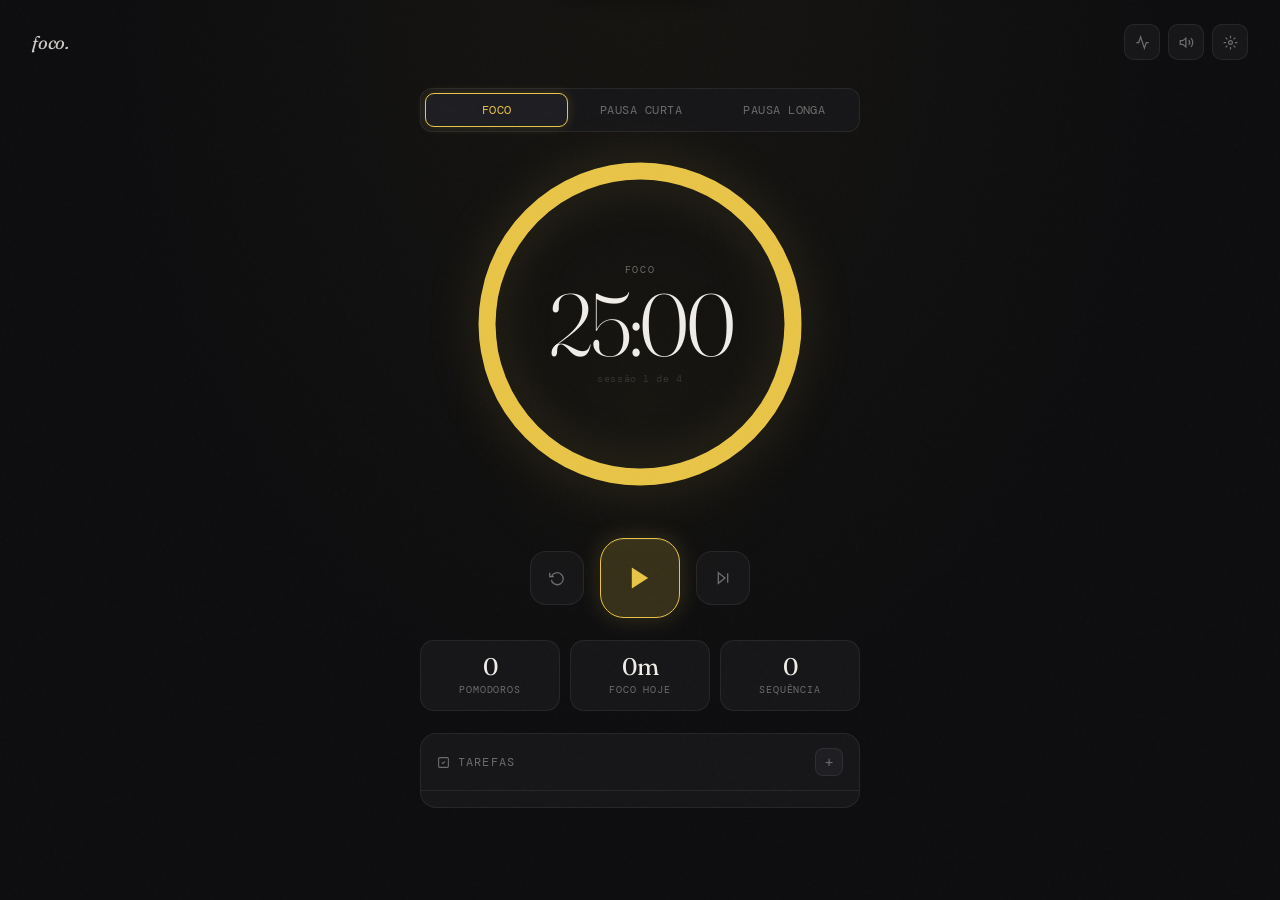
==== Pomodoro/index.html @ f36abf31 "foco-pomodoro-timer Responsive Pomodoro Timer built with vanilla HTML, CSS & JS. No frameworks, no d" ====
<!DOCTYPE html>
<html lang="pt-BR">
<head>
  <meta charset="UTF-8">
  <meta name="viewport" content="width=device-width, initial-scale=1.0, maximum-scale=1.0, user-scalable=no">
  <title>Foco — Pomodoro Timer</title>
  <link rel="preconnect" href="https://fonts.googleapis.com">
  <link href="https://fonts.googleapis.com/css2?family=DM+Mono:wght@300;400;500&family=Fraunces:ital,opsz,wght@0,9..144,100;0,9..144,400;0,9..144,700;1,9..144,300&display=swap" rel="stylesheet">
  <link rel="stylesheet" href="css/base.css">
  <link rel="stylesheet" href="css/components.css">
  <link rel="stylesheet" href="css/modals.css">
  <link rel="stylesheet" href="css/responsive.css">
</head>
<body>

  <div class="ambient" id="ambient"></div>

  <!-- TOAST -->
  <div class="toast" id="toast">
    <span class="toast-icon" id="toastIcon">🍅</span>
    <span id="toastMsg">Tempo de focar!</span>
  </div>

  <!-- TOP BAR -->
  <header class="topbar">
    <span class="logo">foco.</span>
    <div class="top-actions">
      <button class="icon-btn" id="histBtn" title="Histórico" onclick="openModal('history')">
        <svg width="15" height="15" viewBox="0 0 24 24" fill="none" stroke="currentColor" stroke-width="2">
          <polyline points="22 12 18 12 15 21 9 3 6 12 2 12"/>
        </svg>
      </button>
      <button class="icon-btn" id="soundBtn" title="Som" onclick="toggleSound()">
        <svg id="soundIcon" width="15" height="15" viewBox="0 0 24 24" fill="none" stroke="currentColor" stroke-width="2">
          <polygon points="11 5 6 9 2 9 2 15 6 15 11 19 11 5"/>
          <path d="M19.07 4.93a10 10 0 0 1 0 14.14"/>
          <path d="M15.54 8.46a5 5 0 0 1 0 7.07"/>
        </svg>
      </button>
      <button class="icon-btn" id="settBtn" title="Configurações" onclick="openModal('settings')">
        <svg width="15" height="15" viewBox="0 0 24 24" fill="none" stroke="currentColor" stroke-width="2">
          <circle cx="12" cy="12" r="3"/>
          <path d="M12 1v4M12 19v4M4.22 4.22l2.83 2.83M16.95 16.95l2.83 2.83M1 12h4M19 12h4M4.22 19.78l2.83-2.83M16.95 7.05l2.83-2.83"/>
        </svg>
      </button>
    </div>
  </header>

  <!-- MAIN APP -->
  <main class="app" id="mainApp">

    <!-- MODE TABS -->
    <div class="mode-tabs">
      <button class="mode-tab active" id="tab-work"  onclick="switchMode('work')">Foco</button>
      <button class="mode-tab"        id="tab-short" onclick="switchMode('short')">Pausa Curta</button>
      <button class="mode-tab"        id="tab-long"  onclick="switchMode('long')">Pausa Longa</button>
    </div>

    <!-- TIMER RING -->
    <div class="timer-wrap">
      <svg class="ring-svg" id="ringSvg" viewBox="0 0 120 120" xmlns="http://www.w3.org/2000/svg">
        <circle class="ring-track"    cx="60" cy="60" r="54"/>
        <circle class="ring-progress" id="ringProgress" cx="60" cy="60" r="54"
          stroke-dasharray="339.292" stroke-dashoffset="0"/>
      </svg>
      <div class="ring-center">
        <span class="timer-phase"   id="timerPhase">Foco</span>
        <span class="timer-display" id="timerDisplay">25:00</span>
        <span class="timer-session" id="timerSession">sessão 1 de 4</span>
      </div>
    </div>

    <!-- SESSION DOTS -->
    <div class="session-dots" id="sessionDots"></div>

    <!-- CONTROLS -->
    <div class="controls">
      <button class="ctrl-btn" title="Reiniciar" onclick="resetTimer()">
        <svg width="16" height="16" viewBox="0 0 24 24" fill="none" stroke="currentColor" stroke-width="2">
          <polyline points="1 4 1 10 7 10"/>
          <path d="M3.51 15a9 9 0 1 0 .49-5.51"/>
        </svg>
      </button>
      <button class="play-btn" id="playBtn" onclick="toggleTimer()">
        <svg id="playIcon" width="28" height="28" viewBox="0 0 24 24" fill="currentColor">
          <polygon points="5 3 19 12 5 21 5 3"/>
        </svg>
      </button>
      <button class="ctrl-btn" title="Pular" onclick="skipSession()">
        <svg width="16" height="16" viewBox="0 0 24 24" fill="none" stroke="currentColor" stroke-width="2">
          <polygon points="5 4 15 12 5 20 5 4"/>
          <line x1="19" y1="5" x2="19" y2="19"/>
        </svg>
      </button>
    </div>

    <!-- STATS -->
    <div class="stats-strip">
      <div class="stat-card">
        <span class="stat-value" id="statPomos">0</span>
        <span class="stat-label">Pomodoros</span>
      </div>
      <div class="stat-card">
        <span class="stat-value" id="statFocus">0m</span>
        <span class="stat-label">Foco hoje</span>
      </div>
      <div class="stat-card">
        <span class="stat-value" id="statStreak">0</span>
        <span class="stat-label">Sequência</span>
      </div>
    </div>

    <!-- TASK PANEL -->
    <div class="task-panel">
      <div class="task-header">
        <div class="task-title-row">
          <svg width="13" height="13" viewBox="0 0 24 24" fill="none" stroke="currentColor" stroke-width="2">
            <rect x="3" y="3" width="18" height="18" rx="2"/>
            <path d="M9 12l2 2 4-4"/>
          </svg>
          Tarefas
        </div>
        <button class="task-add-btn" onclick="focusTaskInput()">+</button>
      </div>
      <div class="task-list" id="taskList"></div>
      <div class="task-input-row" id="taskInputRow" style="display:none">
        <input class="task-input" id="taskInput" placeholder="Nova tarefa…" maxlength="80"
          onkeydown="handleTaskKey(event)"/>
        <button class="task-submit" onclick="addTask()">Adicionar</button>
      </div>
    </div>

  </main>

  <!-- SETTINGS MODAL -->
  <div class="modal-overlay" id="settingsModal" onclick="closeModalOnBg(event,'settings')">
    <div class="modal">
      <div class="modal-handle"></div>
      <div class="modal-title">Configurações</div>

      <div class="settings-section">
        <div class="settings-label">Durações (minutos)</div>
        <div class="settings-grid">
          <div class="setting-item">
            <span class="setting-name">Foco</span>
            <div class="setting-input-row">
              <button class="num-btn" onclick="adjSetting('workMins',-1)">−</button>
              <span class="num-val" id="sv-workMins">25</span>
              <button class="num-btn" onclick="adjSetting('workMins',1)">+</button>
            </div>
          </div>
          <div class="setting-item">
            <span class="setting-name">Pausa Curta</span>
            <div class="setting-input-row">
              <button class="num-btn" onclick="adjSetting('shortMins',-1)">−</button>
              <span class="num-val" id="sv-shortMins">5</span>
              <button class="num-btn" onclick="adjSetting('shortMins',1)">+</button>
            </div>
          </div>
          <div class="setting-item">
            <span class="setting-name">Pausa Longa</span>
            <div class="setting-input-row">
              <button class="num-btn" onclick="adjSetting('longMins',-1)">−</button>
              <span class="num-val" id="sv-longMins">15</span>
              <button class="num-btn" onclick="adjSetting('longMins',1)">+</button>
            </div>
          </div>
          <div class="setting-item">
            <span class="setting-name">Sessões / ciclo</span>
            <div class="setting-input-row">
              <button class="num-btn" onclick="adjSetting('sessionsPerCycle',-1)">−</button>
              <span class="num-val" id="sv-sessionsPerCycle">4</span>
              <button class="num-btn" onclick="adjSetting('sessionsPerCycle',1)">+</button>
            </div>
          </div>
        </div>
      </div>

      <div class="settings-section">
        <div class="settings-label">Comportamento</div>
        <div class="toggle-row">
          <div class="toggle-info">
            <span class="toggle-name">Auto-continuar pausas</span>
            <span class="toggle-desc">Inicia pausas automaticamente</span>
          </div>
          <div class="toggle" id="tog-autoBreak" onclick="toggleSetting('autoBreak')">
            <div class="toggle-knob"></div>
          </div>
        </div>
        <div class="toggle-row">
          <div class="toggle-info">
            <span class="toggle-name">Auto-continuar foco</span>
            <span class="toggle-desc">Inicia sessões automaticamente</span>
          </div>
          <div class="toggle" id="tog-autoWork" onclick="toggleSetting('autoWork')">
            <div class="toggle-knob"></div>
          </div>
        </div>
        <div class="toggle-row">
          <div class="toggle-info">
            <span class="toggle-name">Notificações</span>
            <span class="toggle-desc">Alertas ao fim de cada sessão</span>
          </div>
          <div class="toggle" id="tog-notifications" onclick="toggleSetting('notifications')">
            <div class="toggle-knob"></div>
          </div>
        </div>
      </div>

      <button class="modal-close-btn" onclick="closeModal('settings')">Fechar</button>
    </div>
  </div>

  <!-- HISTORY MODAL -->
  <div class="modal-overlay" id="historyModal" onclick="closeModalOnBg(event,'history')">
    <div class="modal">
      <div class="modal-handle"></div>
      <div class="modal-title">Histórico</div>
      <div class="history-list" id="historyList"></div>
      <div style="padding:0 24px">
        <button class="modal-close-btn" onclick="closeModal('history')">Fechar</button>
      </div>
    </div>
  </div>

  <!-- SCRIPTS (ordem importa: state → timer → tasks → ui → app) -->
  <script src="js/state.js"></script>
  <script src="js/timer.js"></script>
  <script src="js/tasks.js"></script>
  <script src="js/sound.js"></script>
  <script src="js/ui.js"></script>
  <script src="js/settings.js"></script>
  <script src="js/modals.js"></script>
  <script src="js/app.js"></script>

</body>
</html>
---- Pomodoro/css/base.css ----
/* =========================================================
   base.css — CSS custom properties, reset, layout global
   ========================================================= */

:root {
  /* Cores de fundo */
  --bg:       #0d0d0f;
  --surface:  #161618;
  --surface2: #1e1e22;
  --border:   rgba(255,255,255,0.07);

  /* Texto */
  --text:       #f0ede8;
  --text-muted: rgba(240,237,232,0.4);
  --text-dim:   rgba(240,237,232,0.15);

  /* Acentos por modo */
  --accent-work:  #e8c547;
  --accent-short: #5ce8a4;
  --accent-long:  #5cb8e8;

  --accent-work-glow:  rgba(232,197,71,0.18);
  --accent-short-glow: rgba(92,232,164,0.18);
  --accent-long-glow:  rgba(92,184,232,0.18);

  /* Acento ativo (sobrescrito via JS) */
  --current-accent: var(--accent-work);
  --current-glow:   var(--accent-work-glow);

  /* Layout */
  --ring-size:  min(72vw, 340px);
  --ring-stroke: 6;
  --radius:     16px;

  /* Tipografia */
  --font-display: 'Fraunces', serif;
  --font-mono:    'DM Mono', monospace;
}

/* ─── Reset ─────────────────────────────────────────────── */
*, *::before, *::after {
  box-sizing: border-box;
  margin: 0;
  padding: 0;
}

html, body {
  height: 100%;
  background: var(--bg);
  color: var(--text);
  font-family: var(--font-mono);
  overscroll-behavior: none;
  -webkit-tap-highlight-color: transparent;
  -webkit-font-smoothing: antialiased;
}

body {
  display: flex;
  flex-direction: column;
  min-height: 100dvh;
  overflow-x: hidden;
}

/* ─── Noise overlay ─────────────────────────────────────── */
body::before {
  content: '';
  position: fixed;
  inset: 0;
  background-image: url("data:image/svg+xml,%3Csvg viewBox='0 0 256 256' xmlns='http://www.w3.org/2000/svg'%3E%3Cfilter id='noise'%3E%3CfeTurbulence type='fractalNoise' baseFrequency='0.9' numOctaves='4' stitchTiles='stitch'/%3E%3C/filter%3E%3Crect width='100%25' height='100%25' filter='url(%23noise)' opacity='0.04'/%3E%3C/svg%3E");
  opacity: 0.5;
  pointer-events: none;
  z-index: 999;
}

/* ─── Ambient glow ──────────────────────────────────────── */
.ambient {
  position: fixed;
  top: 50%;
  left: 50%;
  width: 60vw;
  height: 60vw;
  max-width: 400px;
  max-height: 400px;
  transform: translate(-50%, -60%);
  background: radial-gradient(circle, var(--current-accent) 0%, transparent 70%);
  opacity: 0.03;
  pointer-events: none;
  z-index: 0;
  transition: background 0.8s;
  border-radius: 50%;
  animation: ambient-pulse 4s ease-in-out infinite;
}

@keyframes ambient-pulse {
  0%, 100% { opacity: 0.03; transform: translate(-50%, -60%) scale(1); }
  50%       { opacity: 0.06; transform: translate(-50%, -60%) scale(1.1); }
}

/* ─── Top bar ───────────────────────────────────────────── */
.topbar {
  display: flex;
  align-items: center;
  justify-content: space-between;
  padding: 18px 24px 0;
  flex-shrink: 0;
}

.logo {
  font-family: var(--font-display);
  font-size: 1.15rem;
  font-weight: 400;
  font-style: italic;
  letter-spacing: -0.01em;
  color: var(--text);
  opacity: 0.85;
}

.top-actions {
  display: flex;
  gap: 8px;
  align-items: center;
}

/* ─── Main app container ─────────────────────────────────── */
.app {
  flex: 1;
  display: flex;
  flex-direction: column;
  align-items: center;
  padding: 16px 20px 24px;
  gap: 20px;
  max-width: 480px;
  margin: 0 auto;
  width: 100%;
}
---- Pomodoro/css/components.css ----
/* =========================================================
   components.css — Timer, botões, abas, tarefas, stats
   ========================================================= */

/* ─── Botão ícone (topbar) ──────────────────────────────── */
.icon-btn {
  width: 36px; height: 36px;
  border-radius: 10px;
  border: 1px solid var(--border);
  background: var(--surface);
  color: var(--text-muted);
  display: flex; align-items: center; justify-content: center;
  cursor: pointer;
  transition: all 0.2s;
  font-size: 14px;
  position: relative;
}
.icon-btn:hover          { background: var(--surface2); color: var(--text); border-color: rgba(255,255,255,0.14); }
.icon-btn.active         { color: var(--current-accent); border-color: var(--current-accent); background: var(--current-glow); }

/* ─── Abas de modo ──────────────────────────────────────── */
.mode-tabs {
  display: flex;
  background: var(--surface);
  border: 1px solid var(--border);
  border-radius: 12px;
  padding: 4px;
  gap: 2px;
  width: 100%;
  flex-shrink: 0;
}

.mode-tab {
  flex: 1;
  padding: 8px 6px;
  border-radius: 9px;
  border: none;
  background: transparent;
  color: var(--text-muted);
  font-family: var(--font-mono);
  font-size: 0.7rem;
  letter-spacing: 0.04em;
  cursor: pointer;
  transition: all 0.25s cubic-bezier(0.4,0,0.2,1);
  text-transform: uppercase;
  white-space: nowrap;
}

.mode-tab.active {
  background: var(--surface2);
  color: var(--current-accent);
  border: 1px solid var(--current-accent);
  box-shadow: 0 0 12px var(--current-glow);
}

/* ─── Anel do timer ─────────────────────────────────────── */
.timer-wrap {
  position: relative;
  width: var(--ring-size);
  height: var(--ring-size);
  flex-shrink: 0;
}

.ring-svg {
  width: 100%; height: 100%;
  transform: rotate(-90deg);
  filter: drop-shadow(0 0 24px var(--current-glow));
  transition: filter 0.5s;
}

.ring-track {
  fill: none;
  stroke: var(--surface2);
  stroke-width: var(--ring-stroke);
}

.ring-progress {
  fill: none;
  stroke: var(--current-accent);
  stroke-width: var(--ring-stroke);
  stroke-linecap: round;
  transition: stroke-dashoffset 0.6s cubic-bezier(0.4,0,0.2,1), stroke 0.5s;
}

.ring-center {
  position: absolute;
  inset: 0;
  display: flex;
  flex-direction: column;
  align-items: center;
  justify-content: center;
  gap: 4px;
}

.timer-phase {
  font-size: 0.6rem;
  text-transform: uppercase;
  letter-spacing: 0.18em;
  color: var(--text-muted);
  font-family: var(--font-mono);
}

.timer-display {
  font-family: var(--font-display);
  font-size: clamp(3rem, 16vw, 5.5rem);
  font-weight: 300;
  letter-spacing: -0.04em;
  line-height: 1;
  color: var(--text);
  transition: color 0.3s;
  font-variant-numeric: tabular-nums;
}

.timer-session {
  font-size: 0.62rem;
  color: var(--text-dim);
  letter-spacing: 0.06em;
  font-family: var(--font-mono);
}

/* ─── Controles ─────────────────────────────────────────── */
.controls {
  display: flex;
  align-items: center;
  justify-content: center;
  gap: 16px;
  width: 100%;
}

.ctrl-btn {
  width: 48px; height: 48px;
  border-radius: 14px;
  border: 1px solid var(--border);
  background: var(--surface);
  color: var(--text-muted);
  display: flex; align-items: center; justify-content: center;
  cursor: pointer;
  font-size: 16px;
  transition: all 0.2s;
}
.ctrl-btn:hover  { background: var(--surface2); color: var(--text); border-color: rgba(255,255,255,0.14); }
.ctrl-btn:active { transform: scale(0.93); }

.play-btn {
  width: 72px; height: 72px;
  border-radius: 22px;
  border: 1.5px solid var(--current-accent);
  background: var(--current-glow);
  color: var(--current-accent);
  font-size: 26px;
  display: flex; align-items: center; justify-content: center;
  cursor: pointer;
  transition: all 0.2s cubic-bezier(0.4,0,0.2,1);
  box-shadow: 0 0 24px var(--current-glow), inset 0 1px 0 rgba(255,255,255,0.06);
}
.play-btn:hover  { transform: scale(1.05); box-shadow: 0 0 36px var(--current-glow), inset 0 1px 0 rgba(255,255,255,0.06); }
.play-btn:active { transform: scale(0.95); }
.play-btn svg    { transition: transform 0.15s; }

/* ─── Dots de sessão ────────────────────────────────────── */
.session-dots {
  display: flex;
  gap: 8px;
  align-items: center;
}

.dot {
  width: 8px; height: 8px;
  border-radius: 3px;
  background: var(--surface2);
  border: 1px solid var(--border);
  transition: all 0.3s;
}
.dot.done {
  background: var(--current-accent);
  border-color: var(--current-accent);
  box-shadow: 0 0 8px var(--current-glow);
}
.dot.current {
  background: var(--current-accent);
  border-color: var(--current-accent);
  opacity: 0.5;
  animation: pulse-dot 1.2s ease-in-out infinite;
}

@keyframes pulse-dot {
  0%, 100% { opacity: 0.5; }
  50%       { opacity: 1;   }
}

/* ─── Cards de stats ────────────────────────────────────── */
.stats-strip {
  display: grid;
  grid-template-columns: 1fr 1fr 1fr;
  gap: 10px;
  width: 100%;
}

.stat-card {
  background: var(--surface);
  border: 1px solid var(--border);
  border-radius: 14px;
  padding: 14px 12px;
  display: flex;
  flex-direction: column;
  gap: 4px;
  text-align: center;
}

.stat-value {
  font-family: var(--font-display);
  font-size: 1.5rem;
  font-weight: 400;
  color: var(--text);
  line-height: 1;
}

.stat-label {
  font-size: 0.6rem;
  text-transform: uppercase;
  letter-spacing: 0.1em;
  color: var(--text-muted);
}

/* ─── Painel de tarefas ─────────────────────────────────── */
.task-panel {
  width: 100%;
  background: var(--surface);
  border: 1px solid var(--border);
  border-radius: 16px;
  overflow: hidden;
}

.task-header {
  padding: 14px 16px;
  display: flex;
  align-items: center;
  justify-content: space-between;
  border-bottom: 1px solid var(--border);
}

.task-title-row {
  display: flex;
  align-items: center;
  gap: 8px;
  font-size: 0.72rem;
  text-transform: uppercase;
  letter-spacing: 0.1em;
  color: var(--text-muted);
}

.task-add-btn {
  width: 28px; height: 28px;
  border-radius: 8px;
  border: 1px solid var(--border);
  background: var(--surface2);
  color: var(--text-muted);
  display: flex; align-items: center; justify-content: center;
  cursor: pointer;
  font-size: 14px;
  transition: all 0.2s;
}
.task-add-btn:hover { color: var(--current-accent); border-color: var(--current-accent); }

.task-list {
  padding: 8px 0;
  max-height: 220px;
  overflow-y: auto;
}

/* Scrollbar personalizada */
.task-list::-webkit-scrollbar       { width: 3px; }
.task-list::-webkit-scrollbar-track { background: transparent; }
.task-list::-webkit-scrollbar-thumb { background: var(--border); border-radius: 99px; }

.task-item {
  display: flex;
  align-items: center;
  gap: 10px;
  padding: 10px 16px;
  cursor: pointer;
  transition: background 0.15s;
  border-left: 2px solid transparent;
}
.task-item:hover       { background: var(--surface2); }
.task-item.active-task { border-left-color: var(--current-accent); background: var(--current-glow); }

.task-check {
  width: 18px; height: 18px;
  border-radius: 5px;
  border: 1.5px solid var(--border);
  flex-shrink: 0;
  display: flex; align-items: center; justify-content: center;
  font-size: 10px;
  transition: all 0.2s;
}
.task-item.done-task .task-check        { background: var(--surface2); border-color: var(--text-dim); }
.task-item.done-task .task-check::after { content: '✓'; color: var(--text-dim); font-size: 11px; }

.task-text {
  flex: 1;
  font-size: 0.82rem;
  color: var(--text);
  line-height: 1.4;
}
.task-item.done-task .task-text { text-decoration: line-through; color: var(--text-muted); }

.task-pomos {
  font-size: 0.65rem;
  color: var(--text-muted);
  white-space: nowrap;
}

.task-del {
  opacity: 0;
  color: var(--text-dim);
  cursor: pointer;
  font-size: 14px;
  transition: all 0.15s;
  padding: 2px 4px;
  border-radius: 4px;
  line-height: 1;
}
.task-item:hover .task-del { opacity: 1; }
.task-del:hover             { color: #e85c5c; }

.task-empty {
  text-align: center;
  padding: 24px 16px;
  color: var(--text-dim);
  font-size: 0.75rem;
  line-height: 1.6;
}

.task-input-row {
  display: flex;
  gap: 8px;
  padding: 10px 14px;
  border-top: 1px solid var(--border);
  background: var(--surface2);
}

.task-input {
  flex: 1;
  background: transparent;
  border: none;
  outline: none;
  color: var(--text);
  font-family: var(--font-mono);
  font-size: 0.82rem;
  caret-color: var(--current-accent);
}
.task-input::placeholder { color: var(--text-dim); }

.task-submit {
  background: none;
  border: none;
  color: var(--current-accent);
  cursor: pointer;
  font-size: 0.7rem;
  letter-spacing: 0.06em;
  font-family: var(--font-mono);
  padding: 4px 8px;
  border-radius: 6px;
  transition: background 0.15s;
}
.task-submit:hover { background: var(--current-glow); }

/* ─── Toast ─────────────────────────────────────────────── */
.toast {
  position: fixed;
  top: 24px;
  left: 50%;
  transform: translateX(-50%) translateY(-80px);
  background: var(--surface2);
  border: 1px solid var(--border);
  border-radius: 14px;
  padding: 12px 20px;
  font-size: 0.78rem;
  color: var(--text);
  z-index: 200;
  transition: transform 0.3s cubic-bezier(0.4,0,0.2,1);
  white-space: nowrap;
  box-shadow: 0 8px 32px rgba(0,0,0,0.4);
  display: flex;
  align-items: center;
  gap: 8px;
  max-width: 90vw;
}
.toast.show { transform: translateX(-50%) translateY(0); }
.toast-icon { font-size: 16px; }

/* ─── Animações ─────────────────────────────────────────── */
@keyframes ring-pulse {
  0%   { filter: drop-shadow(0 0 24px var(--current-glow)) drop-shadow(0 0 8px var(--current-glow)); }
  50%  { filter: drop-shadow(0 0 40px var(--current-glow)) drop-shadow(0 0 16px var(--current-glow)); }
  100% { filter: drop-shadow(0 0 24px var(--current-glow)) drop-shadow(0 0 8px var(--current-glow)); }
}
.ring-svg.running { animation: ring-pulse 2s ease-in-out infinite; }

@keyframes shimmer {
  0%, 100% { opacity: 1;   }
  50%       { opacity: 0.7; }
}
.timer-display.break { animation: shimmer 3s ease-in-out infinite; }

@keyframes flash {
  0%, 50%, 100% { opacity: 1;   }
  25%, 75%      { opacity: 0.3; }
}
.flash-anim { animation: flash 0.6s ease; }
---- Pomodoro/css/modals.css ----
/* =========================================================
   modals.css — Modais de configurações e histórico
   ========================================================= */

/* ─── Overlay ───────────────────────────────────────────── */
.modal-overlay {
  position: fixed;
  inset: 0;
  background: rgba(0,0,0,0.7);
  backdrop-filter: blur(8px);
  z-index: 100;
  display: flex;
  align-items: flex-end;
  justify-content: center;
  opacity: 0;
  pointer-events: none;
  transition: opacity 0.25s;
}
.modal-overlay.open { opacity: 1; pointer-events: all; }

/* ─── Sheet ─────────────────────────────────────────────── */
.modal {
  width: 100%;
  max-width: 480px;
  background: var(--surface);
  border: 1px solid var(--border);
  border-radius: 24px 24px 0 0;
  padding: 0 0 env(safe-area-inset-bottom, 16px);
  transform: translateY(40px);
  transition: transform 0.35s cubic-bezier(0.4,0,0.2,1);
  max-height: 85dvh;
  overflow-y: auto;
}
.modal-overlay.open .modal { transform: translateY(0); }

.modal-handle {
  width: 40px; height: 4px;
  background: var(--border);
  border-radius: 99px;
  margin: 14px auto 0;
}

.modal-title {
  font-family: var(--font-display);
  font-size: 1.1rem;
  font-weight: 400;
  padding: 16px 24px 0;
  font-style: italic;
}

/* ─── Seções de settings ────────────────────────────────── */
.settings-section { padding: 20px 24px 0; }

.settings-label {
  font-size: 0.62rem;
  text-transform: uppercase;
  letter-spacing: 0.12em;
  color: var(--text-muted);
  margin-bottom: 12px;
}

.settings-grid {
  display: grid;
  grid-template-columns: 1fr 1fr;
  gap: 10px;
  margin-bottom: 16px;
}

.setting-item {
  background: var(--surface2);
  border: 1px solid var(--border);
  border-radius: 12px;
  padding: 12px 14px;
  display: flex;
  flex-direction: column;
  gap: 6px;
}

.setting-name {
  font-size: 0.68rem;
  color: var(--text-muted);
  text-transform: uppercase;
  letter-spacing: 0.08em;
}

.setting-input-row {
  display: flex;
  align-items: center;
  gap: 8px;
}

.num-btn {
  width: 26px; height: 26px;
  border-radius: 7px;
  border: 1px solid var(--border);
  background: var(--surface);
  color: var(--text);
  cursor: pointer;
  font-size: 16px;
  display: flex; align-items: center; justify-content: center;
  transition: all 0.15s;
  line-height: 1;
  padding-bottom: 1px;
}
.num-btn:hover { border-color: var(--current-accent); color: var(--current-accent); }

.num-val {
  font-family: var(--font-display);
  font-size: 1.4rem;
  font-weight: 400;
  flex: 1;
  text-align: center;
  line-height: 1;
}

/* ─── Toggles ───────────────────────────────────────────── */
.toggle-row {
  display: flex;
  align-items: center;
  justify-content: space-between;
  padding: 14px 0;
  border-bottom: 1px solid var(--border);
}
.toggle-row:last-child { border-bottom: none; }

.toggle-info                { display: flex; flex-direction: column; gap: 2px; }
.toggle-name                { font-size: 0.82rem; }
.toggle-desc                { font-size: 0.68rem; color: var(--text-muted); }

.toggle {
  width: 44px; height: 26px;
  background: var(--surface2);
  border: 1px solid var(--border);
  border-radius: 99px;
  position: relative;
  cursor: pointer;
  transition: all 0.25s;
  flex-shrink: 0;
}
.toggle.on { background: var(--current-accent); border-color: var(--current-accent); }

.toggle-knob {
  position: absolute;
  top: 3px; left: 3px;
  width: 18px; height: 18px;
  background: #fff;
  border-radius: 50%;
  transition: transform 0.25s cubic-bezier(0.4,0,0.2,1);
  box-shadow: 0 1px 4px rgba(0,0,0,0.3);
}
.toggle.on .toggle-knob { transform: translateX(18px); }

/* ─── Botão fechar modal ────────────────────────────────── */
.modal-close-btn {
  display: block;
  width: calc(100% - 48px);
  margin: 20px 24px;
  padding: 14px;
  background: var(--surface2);
  border: 1px solid var(--border);
  border-radius: 14px;
  color: var(--text);
  font-family: var(--font-mono);
  font-size: 0.8rem;
  letter-spacing: 0.06em;
  cursor: pointer;
  text-transform: uppercase;
  transition: all 0.2s;
}
.modal-close-btn:hover { border-color: rgba(255,255,255,0.2); background: var(--surface); }

/* ─── Histórico ─────────────────────────────────────────── */
.history-list { padding: 12px 24px 0; }

.history-day { margin-bottom: 20px; }

.history-day-label {
  font-size: 0.6rem;
  text-transform: uppercase;
  letter-spacing: 0.12em;
  color: var(--text-dim);
  margin-bottom: 8px;
}

.history-item {
  display: flex;
  align-items: center;
  justify-content: space-between;
  padding: 10px 14px;
  background: var(--surface2);
  border-radius: 10px;
  margin-bottom: 6px;
  border: 1px solid var(--border);
}

.history-task { font-size: 0.8rem; }
.history-meta { font-size: 0.68rem; color: var(--text-muted); }

.history-empty {
  text-align: center;
  padding: 40px 24px;
  color: var(--text-dim);
  font-size: 0.8rem;
  line-height: 1.7;
}
---- Pomodoro/css/responsive.css ----
/* =========================================================
   responsive.css — Media queries e ajustes por viewport
   ========================================================= */

/* ─── Telas pequenas (altura reduzida) ──────────────────── */
@media (max-height: 640px) {
  :root {
    --ring-size: min(55vw, 240px);
  }

  .timer-display {
    font-size: clamp(2.2rem, 13vw, 4rem);
  }

  .app {
    gap: 14px;
  }

  /* Oculta o painel de tarefas para liberar espaço vertical */
  .task-panel {
    display: none;
  }
}

/* ─── Altura confortável ────────────────────────────────── */
@media (min-height: 700px) {
  .app {
    gap: 22px;
  }
}

/* ─── Tablets e desktop ─────────────────────────────────── */
@media (min-width: 480px) {
  .topbar {
    padding: 24px 32px 0;
  }

  .app {
    padding: 20px 32px 32px;
  }

  .play-btn {
    width: 80px;
    height: 80px;
    font-size: 30px;
    border-radius: 24px;
  }

  .ctrl-btn {
    width: 54px;
    height: 54px;
    border-radius: 16px;
  }
}

/* ─── Telas muito largas (centraliza tudo) ──────────────── */
@media (min-width: 768px) {
  body {
    background-image: radial-gradient(ellipse at 50% 0%, rgba(232,197,71,0.04) 0%, transparent 60%);
  }

  .app {
    max-width: 520px;
    padding: 28px 40px 40px;
  }

  .mode-tab {
    font-size: 0.75rem;
  }
}
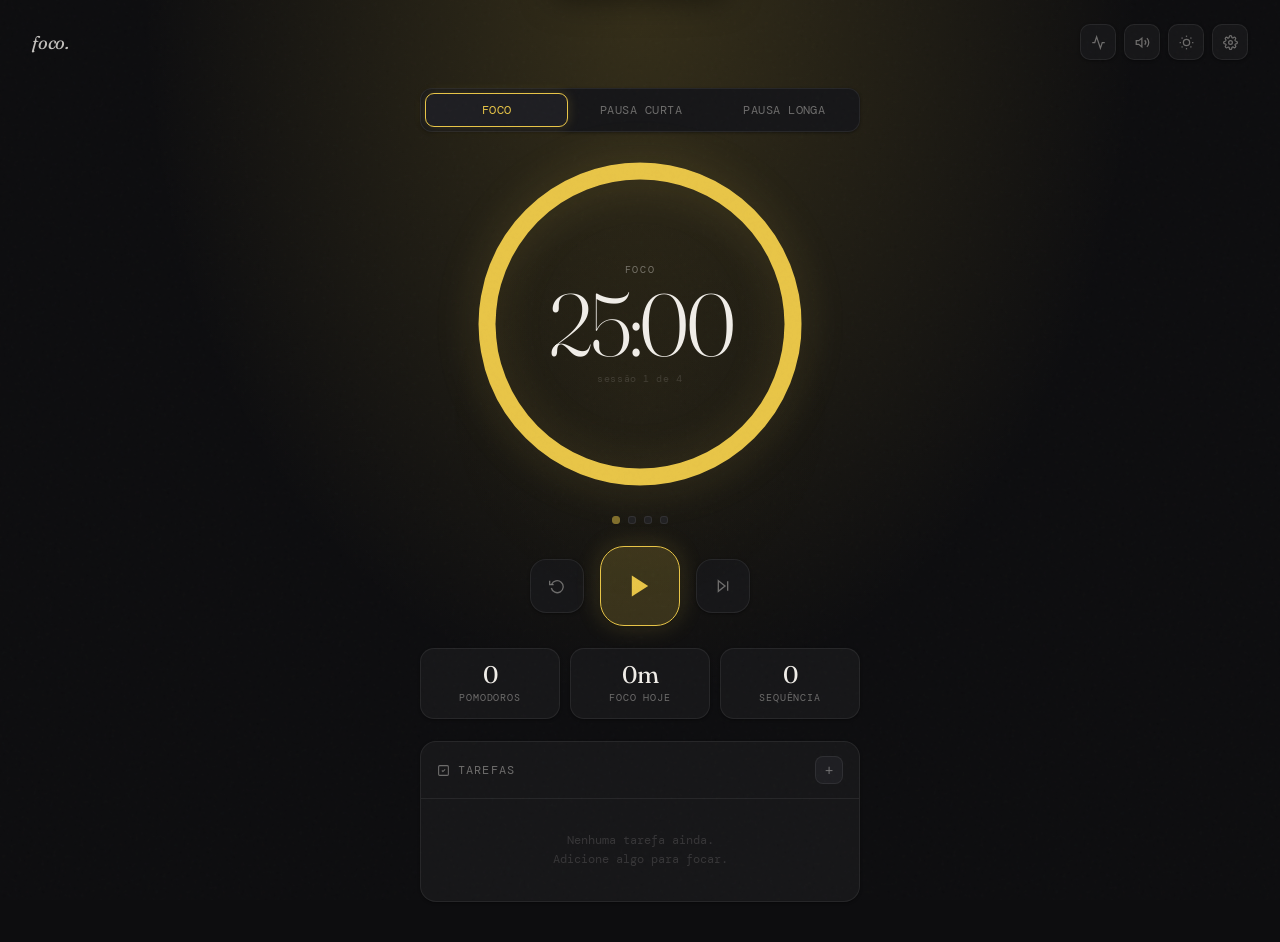
==== commit 6f413a47: "add light/dark theme toggle with persistent preference - Add ☀️/🌙 theme button to topbar (keyboard s" ====
--- a/Pomodoro/index.html
+++ b/Pomodoro/index.html
@@ -1,5 +1,5 @@
 <!DOCTYPE html>
-<html lang="pt-BR">
+<html lang="pt-BR" data-theme="dark">
 <head>
   <meta charset="UTF-8">
   <meta name="viewport" content="width=device-width, initial-scale=1.0, maximum-scale=1.0, user-scalable=no">
@@ -25,11 +25,15 @@
   <header class="topbar">
     <span class="logo">foco.</span>
     <div class="top-actions">
+
+      <!-- Histórico -->
       <button class="icon-btn" id="histBtn" title="Histórico" onclick="openModal('history')">
         <svg width="15" height="15" viewBox="0 0 24 24" fill="none" stroke="currentColor" stroke-width="2">
           <polyline points="22 12 18 12 15 21 9 3 6 12 2 12"/>
         </svg>
       </button>
+
+      <!-- Som -->
       <button class="icon-btn" id="soundBtn" title="Som" onclick="toggleSound()">
         <svg id="soundIcon" width="15" height="15" viewBox="0 0 24 24" fill="none" stroke="currentColor" stroke-width="2">
           <polygon points="11 5 6 9 2 9 2 15 6 15 11 19 11 5"/>
@@ -37,12 +41,31 @@
           <path d="M15.54 8.46a5 5 0 0 1 0 7.07"/>
         </svg>
       </button>
+
+      <!-- Tema claro/escuro -->
+      <button class="icon-btn" id="themeBtn" title="Mudar para tema claro" onclick="toggleTheme()">
+        <!-- Ícone preenchido via renderThemeBtn() no boot -->
+        <svg width="15" height="15" viewBox="0 0 24 24" fill="none" stroke="currentColor" stroke-width="2">
+          <circle cx="12" cy="12" r="5"/>
+          <line x1="12" y1="1"  x2="12" y2="3"/>
+          <line x1="12" y1="21" x2="12" y2="23"/>
+          <line x1="4.22"  y1="4.22"  x2="5.64"  y2="5.64"/>
+          <line x1="18.36" y1="18.36" x2="19.78" y2="19.78"/>
+          <line x1="1"  y1="12" x2="3"  y2="12"/>
+          <line x1="21" y1="12" x2="23" y2="12"/>
+          <line x1="4.22"  y1="19.78" x2="5.64"  y2="18.36"/>
+          <line x1="18.36" y1="5.64"  x2="19.78" y2="4.22"/>
+        </svg>
+      </button>
+
+      <!-- Configurações -->
       <button class="icon-btn" id="settBtn" title="Configurações" onclick="openModal('settings')">
-        <svg width="15" height="15" viewBox="0 0 24 24" fill="none" stroke="currentColor" stroke-width="2">
-          <circle cx="12" cy="12" r="3"/>
-          <path d="M12 1v4M12 19v4M4.22 4.22l2.83 2.83M16.95 16.95l2.83 2.83M1 12h4M19 12h4M4.22 19.78l2.83-2.83M16.95 7.05l2.83-2.83"/>
-        </svg>
-      </button>
+        <svg width="15" height="15" viewBox="0 0 24 24" fill="none" stroke="currentColor" stroke-width="2" stroke-linecap="round" stroke-linejoin="round">
+          <path d="M12 15a3 3 0 1 0 0-6 3 3 0 0 0 0 6z"/>
+          <path d="M19.4 15a1.65 1.65 0 0 0 .33 1.82l.06.06a2 2 0 0 1-2.83 2.83l-.06-.06a1.65 1.65 0 0 0-1.82-.33 1.65 1.65 0 0 0-1 1.51V21a2 2 0 0 1-4 0v-.09A1.65 1.65 0 0 0 9 19.4a1.65 1.65 0 0 0-1.82.33l-.06.06a2 2 0 0 1-2.83-2.83l.06-.06A1.65 1.65 0 0 0 4.68 15a1.65 1.65 0 0 0-1.51-1H3a2 2 0 0 1 0-4h.09A1.65 1.65 0 0 0 4.6 9a1.65 1.65 0 0 0-.33-1.82l-.06-.06a2 2 0 0 1 2.83-2.83l.06.06A1.65 1.65 0 0 0 9 4.68a1.65 1.65 0 0 0 1-1.51V3a2 2 0 0 1 4 0v.09a1.65 1.65 0 0 0 1 1.51 1.65 1.65 0 0 0 1.82-.33l.06-.06a2 2 0 0 1 2.83 2.83l-.06.06A1.65 1.65 0 0 0 19.4 9a1.65 1.65 0 0 0 1.51 1H21a2 2 0 0 1 0 4h-.09a1.65 1.65 0 0 0-1.51 1z"/>
+        </svg>
+      </button>
+
     </div>
   </header>
 
--- a/Pomodoro/css/base.css
+++ b/Pomodoro/css/base.css
@@ -2,19 +2,18 @@
    base.css — CSS custom properties, reset, layout global
    ========================================================= */
 
-:root {
-  /* Cores de fundo */
+/* ─── Tema escuro (padrão) ──────────────────────────────── */
+:root,
+:root[data-theme="dark"] {
   --bg:       #0d0d0f;
   --surface:  #161618;
   --surface2: #1e1e22;
   --border:   rgba(255,255,255,0.07);
 
-  /* Texto */
   --text:       #f0ede8;
   --text-muted: rgba(240,237,232,0.4);
   --text-dim:   rgba(240,237,232,0.15);
 
-  /* Acentos por modo */
   --accent-work:  #e8c547;
   --accent-short: #5ce8a4;
   --accent-long:  #5cb8e8;
@@ -23,16 +22,53 @@
   --accent-short-glow: rgba(92,232,164,0.18);
   --accent-long-glow:  rgba(92,184,232,0.18);
 
-  /* Acento ativo (sobrescrito via JS) */
+  --shadow-sm:  0 1px 3px rgba(0,0,0,0.4);
+  --shadow-md:  0 4px 16px rgba(0,0,0,0.5);
+  --shadow-lg:  0 8px 32px rgba(0,0,0,0.5);
+
+  --noise-opacity: 0.5;
+  --ambient-opacity-min: 0.03;
+  --ambient-opacity-max: 0.06;
+}
+
+/* ─── Tema claro ─────────────────────────────────────────── */
+:root[data-theme="light"] {
+  --bg:       #f5f2ee;
+  --surface:  #ffffff;
+  --surface2: #ede9e3;
+  --border:   rgba(0,0,0,0.08);
+
+  --text:       #1a1814;
+  --text-muted: rgba(26,24,20,0.45);
+  --text-dim:   rgba(26,24,20,0.22);
+
+  /* Acentos mais saturados/escuros para contraste sobre fundo claro */
+  --accent-work:  #b8860b;
+  --accent-short: #1a9e68;
+  --accent-long:  #1a72b8;
+
+  --accent-work-glow:  rgba(184,134,11,0.10);
+  --accent-short-glow: rgba(26,158,104,0.10);
+  --accent-long-glow:  rgba(26,114,184,0.10);
+
+  --shadow-sm:  0 1px 3px rgba(0,0,0,0.07);
+  --shadow-md:  0 4px 16px rgba(0,0,0,0.08);
+  --shadow-lg:  0 8px 32px rgba(0,0,0,0.10);
+
+  --noise-opacity: 0.22;
+  --ambient-opacity-min: 0.04;
+  --ambient-opacity-max: 0.08;
+}
+
+/* ─── Token de acento ativo (sobrescrito via JS) ─────────── */
+:root {
   --current-accent: var(--accent-work);
   --current-glow:   var(--accent-work-glow);
 
-  /* Layout */
-  --ring-size:  min(72vw, 340px);
+  --ring-size:   min(72vw, 340px);
   --ring-stroke: 6;
-  --radius:     16px;
+  --radius:      16px;
 
-  /* Tipografia */
   --font-display: 'Fraunces', serif;
   --font-mono:    'DM Mono', monospace;
 }
@@ -59,6 +95,8 @@
   flex-direction: column;
   min-height: 100dvh;
   overflow-x: hidden;
+  /* Transição suave ao trocar tema */
+  transition: background 0.35s ease, color 0.35s ease;
 }
 
 /* ─── Noise overlay ─────────────────────────────────────── */
@@ -67,9 +105,10 @@
   position: fixed;
   inset: 0;
   background-image: url("data:image/svg+xml,%3Csvg viewBox='0 0 256 256' xmlns='http://www.w3.org/2000/svg'%3E%3Cfilter id='noise'%3E%3CfeTurbulence type='fractalNoise' baseFrequency='0.9' numOctaves='4' stitchTiles='stitch'/%3E%3C/filter%3E%3Crect width='100%25' height='100%25' filter='url(%23noise)' opacity='0.04'/%3E%3C/svg%3E");
-  opacity: 0.5;
+  opacity: var(--noise-opacity);
   pointer-events: none;
   z-index: 999;
+  transition: opacity 0.35s ease;
 }
 
 /* ─── Ambient glow ──────────────────────────────────────── */
@@ -83,17 +122,23 @@
   max-height: 400px;
   transform: translate(-50%, -60%);
   background: radial-gradient(circle, var(--current-accent) 0%, transparent 70%);
-  opacity: 0.03;
+  opacity: var(--ambient-opacity-min);
   pointer-events: none;
   z-index: 0;
-  transition: background 0.8s;
+  transition: background 0.8s, opacity 0.35s;
   border-radius: 50%;
   animation: ambient-pulse 4s ease-in-out infinite;
 }
 
 @keyframes ambient-pulse {
-  0%, 100% { opacity: 0.03; transform: translate(-50%, -60%) scale(1); }
-  50%       { opacity: 0.06; transform: translate(-50%, -60%) scale(1.1); }
+  0%, 100% {
+    opacity: var(--ambient-opacity-min);
+    transform: translate(-50%, -60%) scale(1);
+  }
+  50% {
+    opacity: var(--ambient-opacity-max);
+    transform: translate(-50%, -60%) scale(1.1);
+  }
 }
 
 /* ─── Top bar ───────────────────────────────────────────── */
@@ -112,7 +157,7 @@
   font-style: italic;
   letter-spacing: -0.01em;
   color: var(--text);
-  opacity: 0.85;
+  opacity: 0.8;
 }
 
 .top-actions {
--- a/Pomodoro/css/components.css
+++ b/Pomodoro/css/components.css
@@ -14,9 +14,18 @@
   transition: all 0.2s;
   font-size: 14px;
   position: relative;
-}
-.icon-btn:hover          { background: var(--surface2); color: var(--text); border-color: rgba(255,255,255,0.14); }
-.icon-btn.active         { color: var(--current-accent); border-color: var(--current-accent); background: var(--current-glow); }
+  box-shadow: var(--shadow-sm);
+}
+.icon-btn:hover {
+  background: var(--surface2);
+  color: var(--text);
+  border-color: var(--current-accent);
+}
+.icon-btn.active {
+  color: var(--current-accent);
+  border-color: var(--current-accent);
+  background: var(--current-glow);
+}
 
 /* ─── Abas de modo ──────────────────────────────────────── */
 .mode-tabs {
@@ -28,6 +37,7 @@
   gap: 2px;
   width: 100%;
   flex-shrink: 0;
+  box-shadow: var(--shadow-sm);
 }
 
 .mode-tab {
@@ -64,7 +74,7 @@
 .ring-svg {
   width: 100%; height: 100%;
   transform: rotate(-90deg);
-  filter: drop-shadow(0 0 24px var(--current-glow));
+  filter: drop-shadow(0 0 20px var(--current-glow));
   transition: filter 0.5s;
 }
 
@@ -137,8 +147,9 @@
   cursor: pointer;
   font-size: 16px;
   transition: all 0.2s;
-}
-.ctrl-btn:hover  { background: var(--surface2); color: var(--text); border-color: rgba(255,255,255,0.14); }
+  box-shadow: var(--shadow-sm);
+}
+.ctrl-btn:hover  { background: var(--surface2); color: var(--text); border-color: var(--current-accent); }
 .ctrl-btn:active { transform: scale(0.93); }
 
 .play-btn {
@@ -151,9 +162,9 @@
   display: flex; align-items: center; justify-content: center;
   cursor: pointer;
   transition: all 0.2s cubic-bezier(0.4,0,0.2,1);
-  box-shadow: 0 0 24px var(--current-glow), inset 0 1px 0 rgba(255,255,255,0.06);
-}
-.play-btn:hover  { transform: scale(1.05); box-shadow: 0 0 36px var(--current-glow), inset 0 1px 0 rgba(255,255,255,0.06); }
+  box-shadow: 0 0 24px var(--current-glow), var(--shadow-sm);
+}
+.play-btn:hover  { transform: scale(1.05); box-shadow: 0 0 36px var(--current-glow), var(--shadow-md); }
 .play-btn:active { transform: scale(0.95); }
 .play-btn svg    { transition: transform 0.15s; }
 
@@ -205,6 +216,7 @@
   flex-direction: column;
   gap: 4px;
   text-align: center;
+  box-shadow: var(--shadow-sm);
 }
 
 .stat-value {
@@ -229,6 +241,7 @@
   border: 1px solid var(--border);
   border-radius: 16px;
   overflow: hidden;
+  box-shadow: var(--shadow-sm);
 }
 
 .task-header {
@@ -268,7 +281,6 @@
   overflow-y: auto;
 }
 
-/* Scrollbar personalizada */
 .task-list::-webkit-scrollbar       { width: 3px; }
 .task-list::-webkit-scrollbar-track { background: transparent; }
 .task-list::-webkit-scrollbar-thumb { background: var(--border); border-radius: 99px; }
@@ -322,7 +334,7 @@
   line-height: 1;
 }
 .task-item:hover .task-del { opacity: 1; }
-.task-del:hover             { color: #e85c5c; }
+.task-del:hover             { color: #e05555; }
 
 .task-empty {
   text-align: center;
@@ -372,7 +384,7 @@
   top: 24px;
   left: 50%;
   transform: translateX(-50%) translateY(-80px);
-  background: var(--surface2);
+  background: var(--surface);
   border: 1px solid var(--border);
   border-radius: 14px;
   padding: 12px 20px;
@@ -381,7 +393,7 @@
   z-index: 200;
   transition: transform 0.3s cubic-bezier(0.4,0,0.2,1);
   white-space: nowrap;
-  box-shadow: 0 8px 32px rgba(0,0,0,0.4);
+  box-shadow: var(--shadow-lg);
   display: flex;
   align-items: center;
   gap: 8px;
--- a/Pomodoro/css/modals.css
+++ b/Pomodoro/css/modals.css
@@ -6,8 +6,9 @@
 .modal-overlay {
   position: fixed;
   inset: 0;
-  background: rgba(0,0,0,0.7);
+  background: rgba(0,0,0,0.45);
   backdrop-filter: blur(8px);
+  -webkit-backdrop-filter: blur(8px);
   z-index: 100;
   display: flex;
   align-items: flex-end;
@@ -17,6 +18,9 @@
   transition: opacity 0.25s;
 }
 .modal-overlay.open { opacity: 1; pointer-events: all; }
+
+/* No tema claro o overlay fica mais leve */
+:root[data-theme="light"] .modal-overlay { background: rgba(0,0,0,0.22); }
 
 /* ─── Sheet ─────────────────────────────────────────────── */
 .modal {
@@ -30,6 +34,7 @@
   transition: transform 0.35s cubic-bezier(0.4,0,0.2,1);
   max-height: 85dvh;
   overflow-y: auto;
+  box-shadow: 0 -4px 40px rgba(0,0,0,0.25);
 }
 .modal-overlay.open .modal { transform: translateY(0); }
 
@@ -46,6 +51,7 @@
   font-weight: 400;
   padding: 16px 24px 0;
   font-style: italic;
+  color: var(--text);
 }
 
 /* ─── Seções de settings ────────────────────────────────── */
@@ -101,6 +107,7 @@
   transition: all 0.15s;
   line-height: 1;
   padding-bottom: 1px;
+  box-shadow: var(--shadow-sm);
 }
 .num-btn:hover { border-color: var(--current-accent); color: var(--current-accent); }
 
@@ -111,6 +118,7 @@
   flex: 1;
   text-align: center;
   line-height: 1;
+  color: var(--text);
 }
 
 /* ─── Toggles ───────────────────────────────────────────── */
@@ -123,9 +131,9 @@
 }
 .toggle-row:last-child { border-bottom: none; }
 
-.toggle-info                { display: flex; flex-direction: column; gap: 2px; }
-.toggle-name                { font-size: 0.82rem; }
-.toggle-desc                { font-size: 0.68rem; color: var(--text-muted); }
+.toggle-info { display: flex; flex-direction: column; gap: 2px; }
+.toggle-name { font-size: 0.82rem; color: var(--text); }
+.toggle-desc { font-size: 0.68rem; color: var(--text-muted); }
 
 .toggle {
   width: 44px; height: 26px;
@@ -146,7 +154,7 @@
   background: #fff;
   border-radius: 50%;
   transition: transform 0.25s cubic-bezier(0.4,0,0.2,1);
-  box-shadow: 0 1px 4px rgba(0,0,0,0.3);
+  box-shadow: 0 1px 4px rgba(0,0,0,0.25);
 }
 .toggle.on .toggle-knob { transform: translateX(18px); }
 
@@ -167,7 +175,7 @@
   text-transform: uppercase;
   transition: all 0.2s;
 }
-.modal-close-btn:hover { border-color: rgba(255,255,255,0.2); background: var(--surface); }
+.modal-close-btn:hover { border-color: var(--current-accent); background: var(--surface); }
 
 /* ─── Histórico ─────────────────────────────────────────── */
 .history-list { padding: 12px 24px 0; }
@@ -193,7 +201,7 @@
   border: 1px solid var(--border);
 }
 
-.history-task { font-size: 0.8rem; }
+.history-task { font-size: 0.8rem; color: var(--text); }
 .history-meta { font-size: 0.68rem; color: var(--text-muted); }
 
 .history-empty {
--- a/Pomodoro/css/responsive.css
+++ b/Pomodoro/css/responsive.css
@@ -56,7 +56,11 @@
 /* ─── Telas muito largas (centraliza tudo) ──────────────── */
 @media (min-width: 768px) {
   body {
-    background-image: radial-gradient(ellipse at 50% 0%, rgba(232,197,71,0.04) 0%, transparent 60%);
+    background-image: radial-gradient(
+      ellipse at 50% 0%,
+      var(--current-glow) 0%,
+      transparent 55%
+    );
   }
 
   .app {
